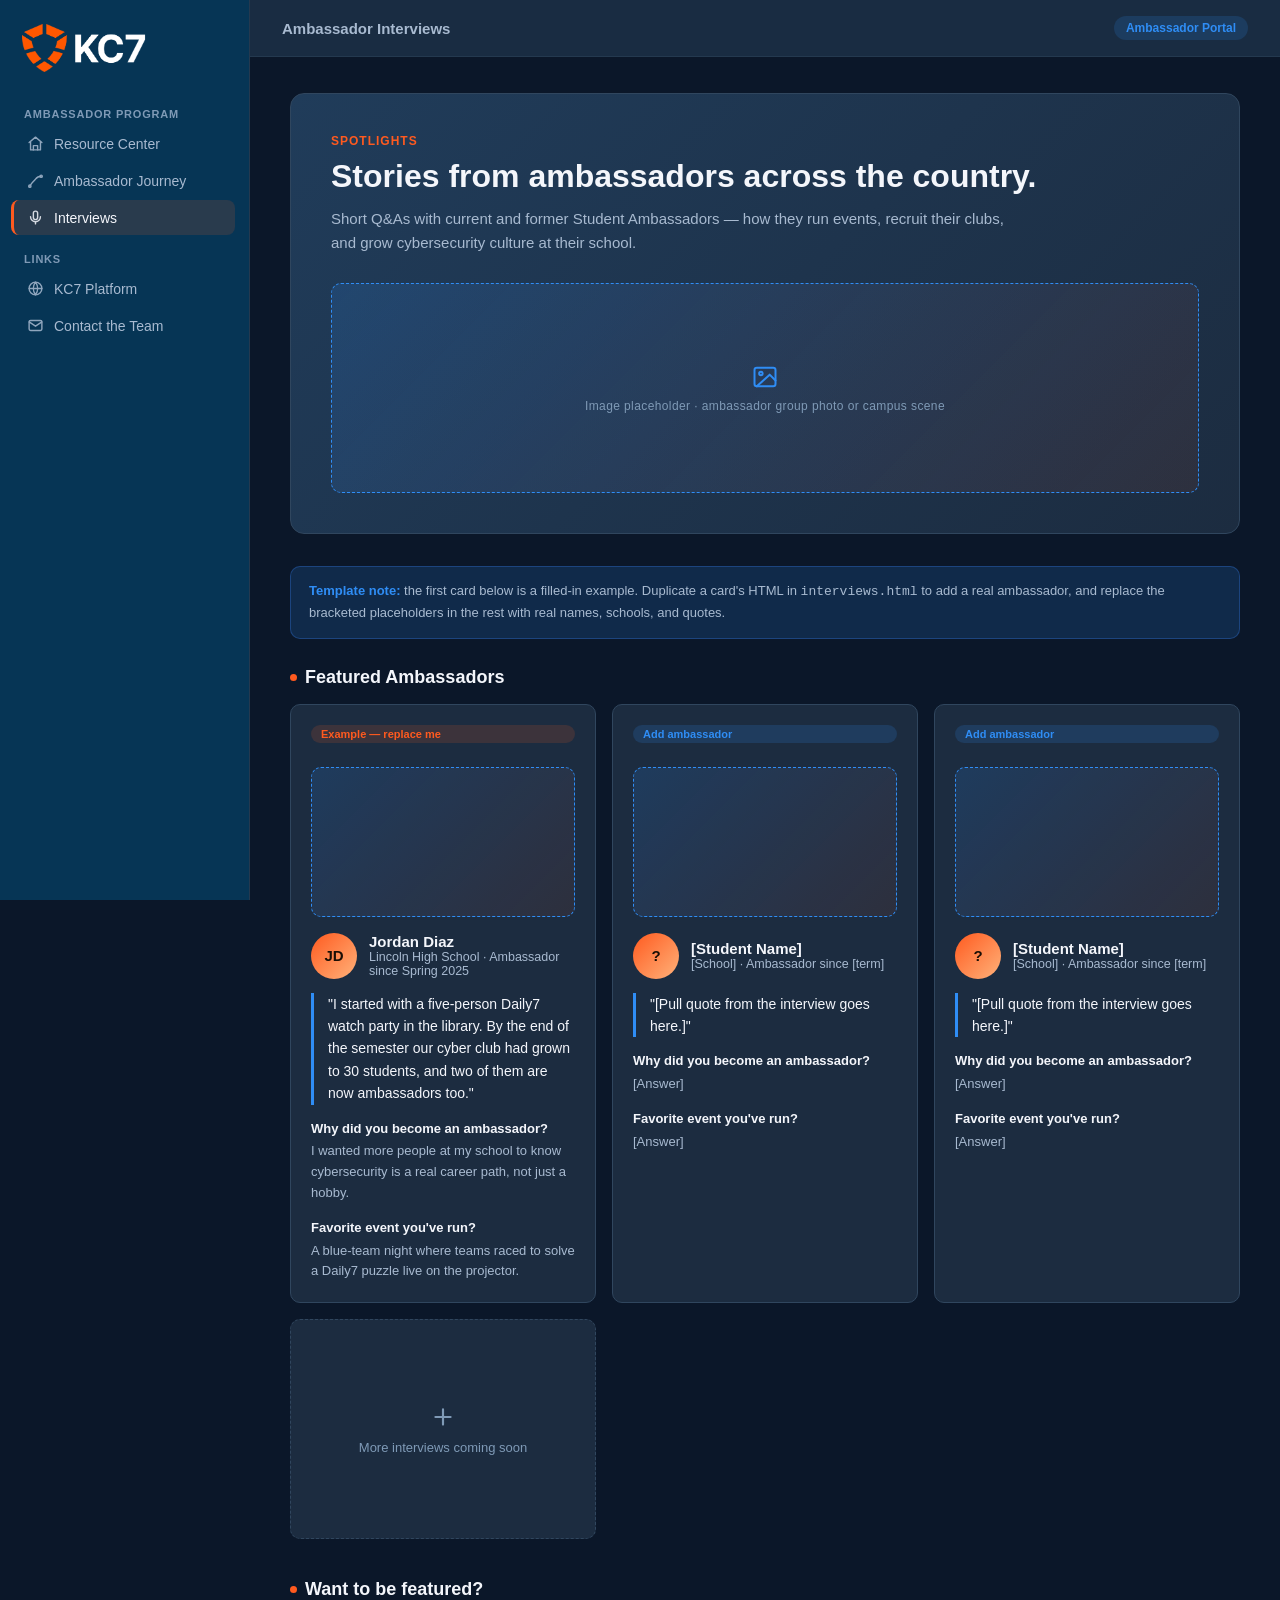
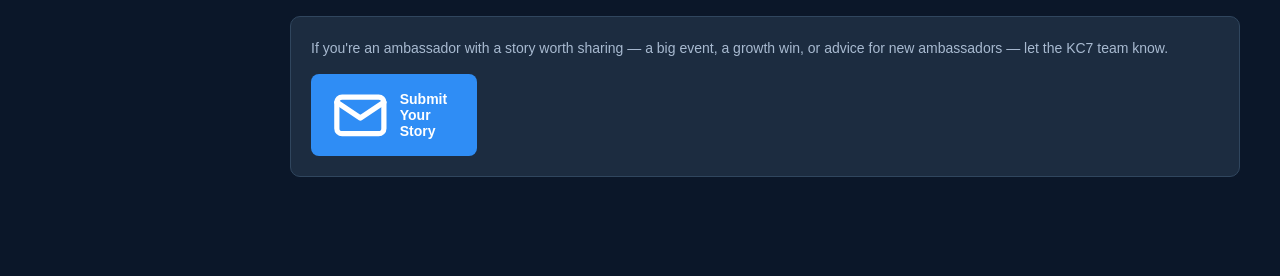
==== interviews.html @ 922238ef "update" ====
<!DOCTYPE html>
<html lang="en">
<head>
<meta charset="UTF-8">
<meta name="viewport" content="width=device-width, initial-scale=1.0">
<title>Interviews | KC7 Student Ambassador</title>
<link rel="stylesheet" href="styles.css">
</head>
<body>
<div class="layout">

  <aside class="sidebar">
    <div class="sidebar-logo">
      <img src="kc7logo.png" alt="KC7 logo">
      <span>KC7</span>
    </div>

    <div class="nav-label">Ambassador Program</div>
    <a class="nav-item" href="index.html">
      <svg viewBox="0 0 24 24" fill="none" stroke="currentColor" stroke-width="2" stroke-linecap="round" stroke-linejoin="round"><path d="M3 10.5 12 3l9 7.5"/><path d="M5 9.5V21h14V9.5"/><path d="M9 21v-6h6v6"/></svg>
      Resource Center
    </a>
    <a class="nav-item" href="journey.html">
      <svg viewBox="0 0 24 24" fill="none" stroke="currentColor" stroke-width="2" stroke-linecap="round" stroke-linejoin="round"><path d="M4 20c3-6 5-6 8-10s5-4 8-4"/><circle cx="4" cy="20" r="1.6"/><circle cx="20" cy="6" r="1.6"/></svg>
      Ambassador Journey
    </a>
    <a class="nav-item active" href="interviews.html">
      <svg viewBox="0 0 24 24" fill="none" stroke="currentColor" stroke-width="2" stroke-linecap="round" stroke-linejoin="round"><path d="M12 15a3 3 0 0 0 3-3V6a3 3 0 0 0-6 0v6a3 3 0 0 0 3 3z"/><path d="M19 11a7 7 0 0 1-14 0"/><path d="M12 18v3"/></svg>
      Interviews
    </a>

    <div class="nav-label">Links</div>
    <a class="nav-item" href="https://www.kc7cyber.com" target="_blank" rel="noopener">
      <svg viewBox="0 0 24 24" fill="none" stroke="currentColor" stroke-width="2" stroke-linecap="round" stroke-linejoin="round"><circle cx="12" cy="12" r="9"/><path d="M3 12h18M12 3a15 15 0 0 1 0 18 15 15 0 0 1 0-18z"/></svg>
      KC7 Platform
    </a>
    <a class="nav-item" href="mailto:ambassadors@kc7cyber.com">
      <svg viewBox="0 0 24 24" fill="none" stroke="currentColor" stroke-width="2" stroke-linecap="round" stroke-linejoin="round"><rect x="3" y="5" width="18" height="14" rx="2"/><path d="m3 7 9 6 9-6"/></svg>
      Contact the Team
    </a>
  </aside>

  <div class="main">
    <div class="topbar">
      <div class="topbar-title">Ambassador Interviews</div>
      <div class="topbar-badge">Ambassador Portal</div>
    </div>

    <div class="content">

      <div class="hero">
        <div class="hero-eyebrow">Spotlights</div>
        <h1>Stories from ambassadors across the country.</h1>
        <p>Short Q&amp;As with current and former Student Ambassadors — how they run events, recruit their clubs, and grow cybersecurity culture at their school.</p>
        <div class="image-placeholder hero-image" role="img" aria-label="Image placeholder for ambassador stories">
          <svg viewBox="0 0 24 24" fill="none" stroke="currentColor" stroke-width="1.7" stroke-linecap="round" stroke-linejoin="round"><rect x="3" y="4" width="18" height="16" rx="2"/><circle cx="8.5" cy="9" r="1.5"/><path d="m21 15-5-5L5 20"/></svg>
          <span>Image placeholder · ambassador group photo or campus scene</span>
        </div>
      </div>

      <div class="note-banner">
        <strong>Template note:</strong> the first card below is a filled-in example. Duplicate a card's HTML in <code>interviews.html</code> to add a real ambassador, and replace the bracketed placeholders in the rest with real names, schools, and quotes.
      </div>

      <div class="section">
        <div class="section-title"><span class="dot"></span>Featured Ambassadors</div>

        <div class="grid grid-3">

          <div class="card profile-card">
            <span class="pill orange">Example — replace me</span>
            <div class="image-placeholder profile-image" role="img" aria-label="Image placeholder for Jordan Diaz"></div>
            <div class="profile-head">
              <div class="avatar">JD</div>
              <div>
                <div class="profile-name">Jordan Diaz</div>
                <div class="profile-school">Lincoln High School · Ambassador since Spring 2025</div>
              </div>
            </div>
            <blockquote>"I started with a five-person Daily7 watch party in the library. By the end of the semester our cyber club had grown to 30 students, and two of them are now ambassadors too."</blockquote>
            <div class="qa">
              <strong>Why did you become an ambassador?</strong>
              I wanted more people at my school to know cybersecurity is a real career path, not just a hobby.
            </div>
            <div class="qa">
              <strong>Favorite event you've run?</strong>
              A blue-team night where teams raced to solve a Daily7 puzzle live on the projector.
            </div>
          </div>

          <div class="card profile-card">
            <span class="pill">Add ambassador</span>
            <div class="image-placeholder profile-image" role="img" aria-label="Image placeholder for a student ambassador"></div>
            <div class="profile-head">
              <div class="avatar">?</div>
              <div>
                <div class="profile-name">[Student Name]</div>
                <div class="profile-school">[School] · Ambassador since [term]</div>
              </div>
            </div>
            <blockquote>"[Pull quote from the interview goes here.]"</blockquote>
            <div class="qa">
              <strong>Why did you become an ambassador?</strong>
              [Answer]
            </div>
            <div class="qa">
              <strong>Favorite event you've run?</strong>
              [Answer]
            </div>
          </div>

          <div class="card profile-card">
            <span class="pill">Add ambassador</span>
            <div class="image-placeholder profile-image" role="img" aria-label="Image placeholder for a student ambassador"></div>
            <div class="profile-head">
              <div class="avatar">?</div>
              <div>
                <div class="profile-name">[Student Name]</div>
                <div class="profile-school">[School] · Ambassador since [term]</div>
              </div>
            </div>
            <blockquote>"[Pull quote from the interview goes here.]"</blockquote>
            <div class="qa">
              <strong>Why did you become an ambassador?</strong>
              [Answer]
            </div>
            <div class="qa">
              <strong>Favorite event you've run?</strong>
              [Answer]
            </div>
          </div>

          <div class="card add-card">
            <svg viewBox="0 0 24 24" fill="none" stroke="currentColor" stroke-width="2" stroke-linecap="round" stroke-linejoin="round"><path d="M12 5v14M5 12h14"/></svg>
            More interviews coming soon
          </div>

        </div>
      </div>

      <div class="section">
        <div class="section-title"><span class="dot"></span>Want to be featured?</div>
        <div class="card">
          <p style="color:var(--text-secondary); font-size:14px; line-height:1.6; margin:0 0 14px;">If you're an ambassador with a story worth sharing — a big event, a growth win, or advice for new ambassadors — let the KC7 team know.</p>
          <a class="btn" href="mailto:ambassadors@kc7cyber.com">
            <svg viewBox="0 0 24 24" fill="none" stroke="currentColor" stroke-width="2" stroke-linecap="round" stroke-linejoin="round"><rect x="3" y="5" width="18" height="14" rx="2"/><path d="m3 7 9 6 9-6"/></svg>
            Submit Your Story
          </a>
        </div>
      </div>

    </div>
  </div>
</div>
</body>
</html>
---- styles.css ----
:root {
  --bg: #0b1729;
  --bg-sidebar: #063555;
  --bg-topbar: #192c42;
  --bg-card: #1c2c40;
  --bg-card-hover: #223b57;
  --border: #30465e;
  --border-soft: #24394f;
  --text-primary: #f4f6fb;
  --text-secondary: #a8bad0;
  --text-muted: #7f9ab6;
  --orange: #ff5a1f;
  --orange-dim: rgba(255, 90, 31, 0.14);
  --blue: #2f8df5;
  --blue-dim: rgba(47, 141, 245, 0.16);
  --radius: 10px;
  --sidebar-w: 250px;
}

* { box-sizing: border-box; }

html, body {
  margin: 0;
  padding: 0;
  background: var(--bg);
  color: var(--text-primary);
  font-family: -apple-system, BlinkMacSystemFont, "Segoe UI", Roboto, Helvetica, Arial, sans-serif;
}

a { color: inherit; text-decoration: none; }

.layout {
  display: flex;
  min-height: 100vh;
}

/* ---------- Sidebar ---------- */
.sidebar {
  width: var(--sidebar-w);
  flex-shrink: 0;
  background: var(--bg-sidebar);
  border-right: 1px solid var(--border-soft);
  height: 100vh;
  padding: 20px 14px 24px;
  position: fixed;
  top: 0;
  left: 0;
  overflow-y: auto;
  z-index: 10;
}

.sidebar-logo {
  display: flex;
  align-items: center;
  gap: 10px;
  padding: 4px 8px 20px;
}

.sidebar-logo img {
  display: block;
  width: 125px;
  height: auto;
  max-width: 100%;
}

.sidebar-logo span {
  display: none;
}

.nav-label {
  font-size: 11px;
  font-weight: 700;
  letter-spacing: 0.8px;
  color: var(--text-muted);
  text-transform: uppercase;
  padding: 16px 10px 6px;
}

.nav-item {
  display: flex;
  align-items: center;
  gap: 10px;
  padding: 9px 10px;
  border-radius: 8px;
  color: var(--text-secondary);
  font-size: 14px;
  font-weight: 500;
  border-left: 3px solid transparent;
  margin-bottom: 2px;
}

.nav-item svg {
  width: 17px;
  height: 17px;
  flex-shrink: 0;
  opacity: 0.85;
}

.nav-item:hover {
  background: var(--bg-card);
  color: var(--text-primary);
}

.nav-item.active {
  background: var(--orange-dim);
  border-left: 3px solid var(--orange);
  color: var(--text-primary);
  margin-left: -3px;
  padding-left: 13px;
}

/* ---------- Topbar ---------- */
.main {
  flex: 1;
  min-width: 0;
  margin-left: var(--sidebar-w);
  display: flex;
  flex-direction: column;
}

.topbar {
  background: var(--bg-topbar);
  border-bottom: 1px solid var(--border-soft);
  padding: 16px 32px;
  display: flex;
  align-items: center;
  justify-content: space-between;
}

.topbar-title {
  font-size: 15px;
  font-weight: 600;
  color: var(--text-secondary);
}

.topbar-badge {
  background: var(--blue-dim);
  color: var(--blue);
  font-size: 12px;
  font-weight: 700;
  padding: 5px 12px;
  border-radius: 999px;
}

/* ---------- Content ---------- */
.content {
  padding: 36px 40px 60px;
  max-width: 1180px;
  width: 100%;
  margin: 0 auto;
}

.hero {
  background: linear-gradient(135deg, #203c5a 0%, var(--bg-card) 100%);
  border: 1px solid var(--border);
  border-radius: 14px;
  padding: 40px;
  margin-bottom: 32px;
}

.hero-eyebrow {
  color: var(--orange);
  font-size: 12px;
  font-weight: 700;
  letter-spacing: 1px;
  text-transform: uppercase;
  margin-bottom: 10px;
}

.hero h1 {
  font-size: 32px;
  margin: 0 0 12px;
  color: var(--text-primary);
}

.hero p {
  color: var(--text-secondary);
  font-size: 15px;
  max-width: 680px;
  line-height: 1.6;
  margin: 0;
}

.image-placeholder {
  min-height: 170px;
  border: 1px dashed var(--blue);
  border-radius: var(--radius);
  background: linear-gradient(135deg, var(--blue-dim), rgba(255, 90, 31, 0.08));
  color: var(--text-muted);
  display: flex;
  align-items: center;
  justify-content: center;
  flex-direction: column;
  gap: 8px;
  text-align: center;
  font-size: 12px;
  letter-spacing: 0.4px;
}

.image-placeholder svg {
  width: 28px;
  height: 28px;
  color: var(--blue);
}

.hero-image {
  min-height: 210px;
  margin-top: 28px;
}

.card-image {
  min-height: 130px;
  margin: -20px -20px 18px;
  border-radius: var(--radius) var(--radius) 0 0;
  border-width: 0 0 1px;
}

.section {
  margin-bottom: 40px;
}

.section-title {
  display: flex;
  align-items: center;
  gap: 8px;
  font-size: 18px;
  font-weight: 700;
  color: var(--text-primary);
  margin-bottom: 16px;
}

.section-title .dot {
  width: 7px;
  height: 7px;
  border-radius: 50%;
  background: var(--orange);
}

.section-sub {
  color: var(--text-secondary);
  font-size: 14px;
  margin: -10px 0 18px;
  max-width: 680px;
  line-height: 1.6;
}

/* ---------- Grid / Cards ---------- */
.grid {
  display: grid;
  gap: 16px;
}

.grid-2 { grid-template-columns: repeat(2, 1fr); }
.grid-3 { grid-template-columns: repeat(3, 1fr); }
.grid-4 { grid-template-columns: repeat(4, 1fr); }

.card {
  background: var(--bg-card);
  border: 1px solid var(--border);
  border-radius: var(--radius);
  padding: 20px;
}

.card-link {
  display: block;
  transition: background 0.15s, border-color 0.15s;
}

.card-link:hover {
  background: var(--bg-card-hover);
  border-color: var(--blue);
}

.card-icon {
  width: 36px;
  height: 36px;
  border-radius: 8px;
  background: var(--orange-dim);
  display: flex;
  align-items: center;
  justify-content: center;
  margin-bottom: 14px;
}

.card-icon svg { width: 18px; height: 18px; color: var(--orange); }

.card-icon.blue { background: var(--blue-dim); }
.card-icon.blue svg { color: var(--blue); }

.card h3 {
  font-size: 15px;
  margin: 0 0 6px;
  color: var(--text-primary);
}

.card p {
  font-size: 13px;
  color: var(--text-secondary);
  margin: 0;
  line-height: 1.55;
}

.pill {
  display: inline-block;
  font-size: 11px;
  font-weight: 700;
  padding: 3px 10px;
  border-radius: 999px;
  background: var(--blue-dim);
  color: var(--blue);
  margin-bottom: 10px;
}

.pill.orange { background: var(--orange-dim); color: var(--orange); }

ul.check-list {
  list-style: none;
  margin: 0;
  padding: 0;
}

ul.check-list li {
  display: flex;
  gap: 10px;
  padding: 10px 0;
  border-bottom: 1px solid var(--border-soft);
  color: var(--text-secondary);
  font-size: 14px;
  line-height: 1.5;
}

ul.check-list li:last-child { border-bottom: none; }

ul.check-list li svg {
  width: 15px;
  height: 15px;
  flex-shrink: 0;
  margin-top: 3px;
  color: var(--orange);
}

ul.check-list li strong { color: var(--text-primary); }

.btn {
  display: inline-flex;
  align-items: center;
  gap: 8px;
  background: var(--blue);
  color: #fff;
  font-size: 14px;
  font-weight: 600;
  padding: 10px 18px;
  border-radius: 8px;
  border: none;
  cursor: pointer;
}

.btn:hover { background: #2f6fdb; }

.btn.outline {
  background: transparent;
  border: 1px solid var(--border);
  color: var(--text-primary);
}

.btn.outline:hover { border-color: var(--blue); color: var(--blue); }

/* ---------- Journey timeline ---------- */
.timeline {
  position: relative;
  margin-left: 18px;
  padding-left: 30px;
  border-left: 2px solid var(--border);
}

.timeline-step {
  position: relative;
  padding-bottom: 34px;
}

.timeline-step:last-child { padding-bottom: 0; }

.timeline-step::before {
  content: "";
  position: absolute;
  left: -38px;
  top: 2px;
  width: 16px;
  height: 16px;
  border-radius: 50%;
  background: var(--bg);
  border: 3px solid var(--orange);
}

.timeline-step .stage-num {
  font-size: 11px;
  font-weight: 700;
  color: var(--orange);
  letter-spacing: 1px;
  text-transform: uppercase;
  margin-bottom: 6px;
}

.timeline-step h3 {
  margin: 0 0 8px;
  font-size: 17px;
}

.timeline-step p {
  color: var(--text-secondary);
  font-size: 14px;
  line-height: 1.6;
  margin: 0 0 10px;
  max-width: 640px;
}

.tag-row {
  display: flex;
  flex-wrap: wrap;
  gap: 8px;
}

.tag {
  font-size: 12px;
  color: var(--text-secondary);
  background: var(--bg-topbar);
  border: 1px solid var(--border);
  padding: 4px 10px;
  border-radius: 999px;
}

/* ---------- Badges ---------- */
.badge-card {
  text-align: center;
  padding: 24px 16px;
}

.badge-emblem {
  width: 56px;
  height: 56px;
  margin: 0 auto 14px;
  border-radius: 50%;
  background: var(--orange-dim);
  display: flex;
  align-items: center;
  justify-content: center;
}

.badge-emblem svg { width: 26px; height: 26px; color: var(--orange); }

.badge-card h3 { font-size: 14px; margin: 0 0 6px; }
.badge-card p { font-size: 12.5px; color: var(--text-secondary); margin: 0; }

/* ---------- Interview cards ---------- */
.profile-card {
  display: flex;
  flex-direction: column;
  gap: 14px;
}

.profile-head {
  display: flex;
  align-items: center;
  gap: 12px;
}

.profile-image {
  min-height: 150px;
  margin-bottom: 2px;
}

.avatar {
  width: 46px;
  height: 46px;
  border-radius: 50%;
  background: linear-gradient(135deg, var(--orange), #ffb27a);
  display: flex;
  align-items: center;
  justify-content: center;
  font-weight: 700;
  color: #1a0e05;
  font-size: 15px;
  flex-shrink: 0;
}

.profile-name { font-size: 15px; font-weight: 700; }
.profile-school { font-size: 12.5px; color: var(--text-secondary); }

.profile-card blockquote {
  margin: 0;
  font-size: 14px;
  line-height: 1.6;
  color: var(--text-primary);
  border-left: 3px solid var(--blue);
  padding-left: 14px;
}

.qa {
  font-size: 13px;
  color: var(--text-secondary);
  line-height: 1.6;
}

.qa strong { color: var(--text-primary); display: block; margin-bottom: 2px; }

.add-card {
  display: flex;
  align-items: center;
  justify-content: center;
  flex-direction: column;
  gap: 10px;
  border: 1px dashed var(--border);
  color: var(--text-muted);
  min-height: 220px;
  font-size: 13px;
  text-align: center;
}

.add-card svg { width: 26px; height: 26px; }

.note-banner {
  background: var(--blue-dim);
  border: 1px solid rgba(59,130,246,0.3);
  color: var(--text-secondary);
  border-radius: var(--radius);
  padding: 14px 18px;
  font-size: 13px;
  line-height: 1.6;
  margin-bottom: 28px;
}

.note-banner strong { color: var(--blue); }

@media (max-width: 900px) {
  .sidebar {
    position: static;
    width: 100%;
    height: auto;
    min-height: 0;
    border-right: none;
    border-bottom: 1px solid var(--border-soft);
  }

  .layout { display: block; }
  .main { margin-left: 0; }

  .grid-2, .grid-3, .grid-4 { grid-template-columns: 1fr; }
  .content { padding: 26px 20px 48px; }
  .hero { padding: 26px; }
}
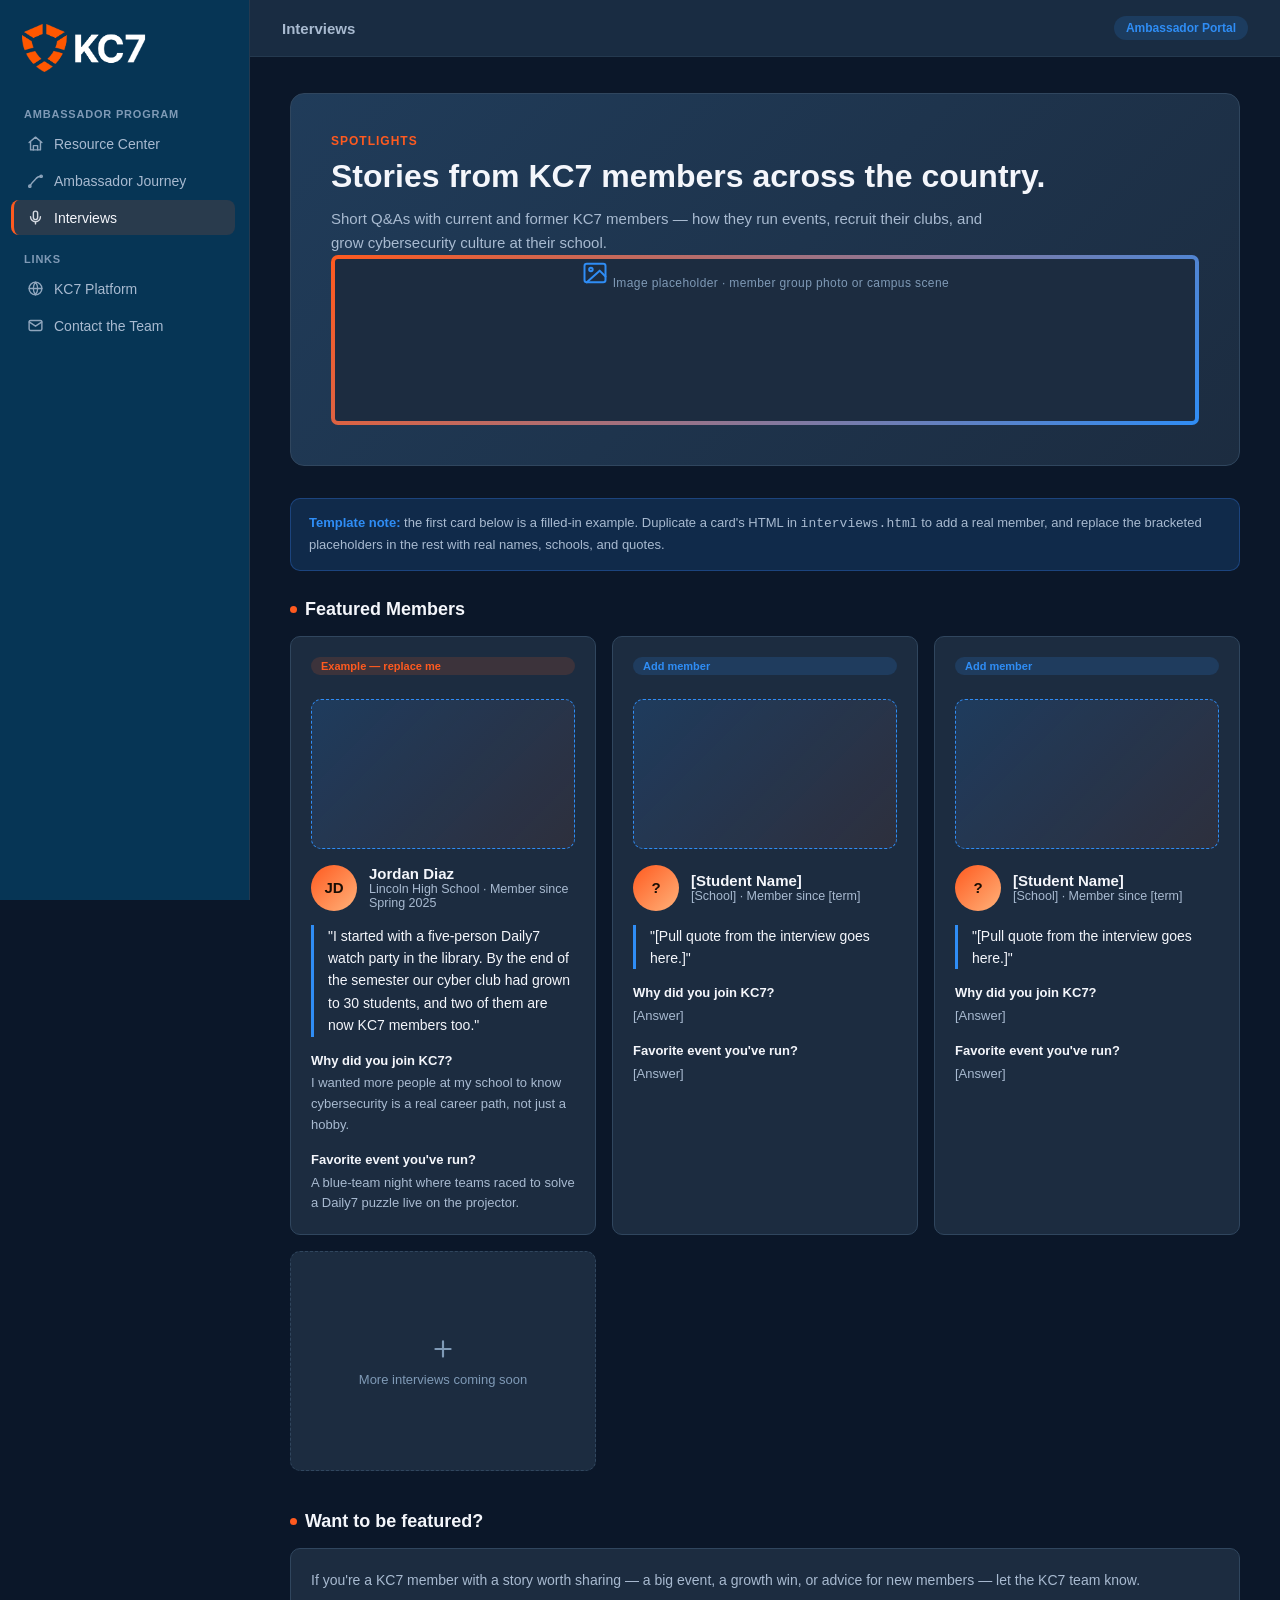
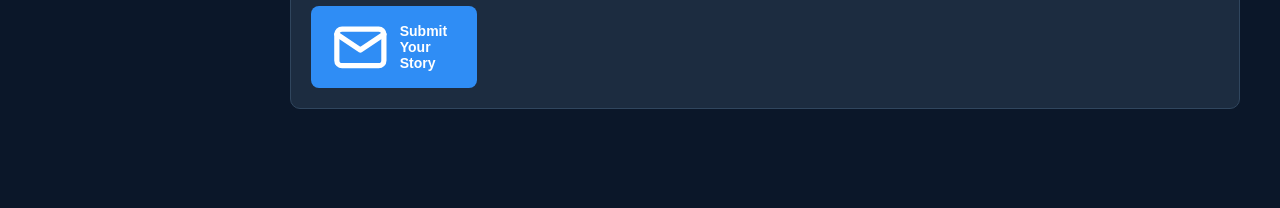
==== commit e4c5b146: "Add mission camp photo, KC7 mission card, animated background, and rename ambassador interviews to m" ====
--- a/interviews.html
+++ b/interviews.html
@@ -42,7 +42,7 @@
 
   <div class="main">
     <div class="topbar">
-      <div class="topbar-title">Ambassador Interviews</div>
+      <div class="topbar-title">Interviews</div>
       <div class="topbar-badge">Ambassador Portal</div>
     </div>
 
@@ -50,20 +50,20 @@
 
       <div class="hero">
         <div class="hero-eyebrow">Spotlights</div>
-        <h1>Stories from ambassadors across the country.</h1>
-        <p>Short Q&amp;As with current and former Student Ambassadors — how they run events, recruit their clubs, and grow cybersecurity culture at their school.</p>
-        <div class="image-placeholder hero-image" role="img" aria-label="Image placeholder for ambassador stories">
+        <h1>Stories from KC7 members across the country.</h1>
+        <p>Short Q&amp;As with current and former KC7 members — how they run events, recruit their clubs, and grow cybersecurity culture at their school.</p>
+        <div class="image-placeholder hero-image" role="img" aria-label="Image placeholder for member stories">
           <svg viewBox="0 0 24 24" fill="none" stroke="currentColor" stroke-width="1.7" stroke-linecap="round" stroke-linejoin="round"><rect x="3" y="4" width="18" height="16" rx="2"/><circle cx="8.5" cy="9" r="1.5"/><path d="m21 15-5-5L5 20"/></svg>
-          <span>Image placeholder · ambassador group photo or campus scene</span>
+          <span>Image placeholder · member group photo or campus scene</span>
         </div>
       </div>
 
       <div class="note-banner">
-        <strong>Template note:</strong> the first card below is a filled-in example. Duplicate a card's HTML in <code>interviews.html</code> to add a real ambassador, and replace the bracketed placeholders in the rest with real names, schools, and quotes.
+        <strong>Template note:</strong> the first card below is a filled-in example. Duplicate a card's HTML in <code>interviews.html</code> to add a real member, and replace the bracketed placeholders in the rest with real names, schools, and quotes.
       </div>
 
       <div class="section">
-        <div class="section-title"><span class="dot"></span>Featured Ambassadors</div>
+        <div class="section-title"><span class="dot"></span>Featured Members</div>
 
         <div class="grid grid-3">
 
@@ -74,12 +74,12 @@
               <div class="avatar">JD</div>
               <div>
                 <div class="profile-name">Jordan Diaz</div>
-                <div class="profile-school">Lincoln High School · Ambassador since Spring 2025</div>
+                <div class="profile-school">Lincoln High School · Member since Spring 2025</div>
               </div>
             </div>
-            <blockquote>"I started with a five-person Daily7 watch party in the library. By the end of the semester our cyber club had grown to 30 students, and two of them are now ambassadors too."</blockquote>
+            <blockquote>"I started with a five-person Daily7 watch party in the library. By the end of the semester our cyber club had grown to 30 students, and two of them are now KC7 members too."</blockquote>
             <div class="qa">
-              <strong>Why did you become an ambassador?</strong>
+              <strong>Why did you join KC7?</strong>
               I wanted more people at my school to know cybersecurity is a real career path, not just a hobby.
             </div>
             <div class="qa">
@@ -89,18 +89,18 @@
           </div>
 
           <div class="card profile-card">
-            <span class="pill">Add ambassador</span>
-            <div class="image-placeholder profile-image" role="img" aria-label="Image placeholder for a student ambassador"></div>
+            <span class="pill">Add member</span>
+            <div class="image-placeholder profile-image" role="img" aria-label="Image placeholder for a KC7 member"></div>
             <div class="profile-head">
               <div class="avatar">?</div>
               <div>
                 <div class="profile-name">[Student Name]</div>
-                <div class="profile-school">[School] · Ambassador since [term]</div>
+                <div class="profile-school">[School] · Member since [term]</div>
               </div>
             </div>
             <blockquote>"[Pull quote from the interview goes here.]"</blockquote>
             <div class="qa">
-              <strong>Why did you become an ambassador?</strong>
+              <strong>Why did you join KC7?</strong>
               [Answer]
             </div>
             <div class="qa">
@@ -110,18 +110,18 @@
           </div>
 
           <div class="card profile-card">
-            <span class="pill">Add ambassador</span>
-            <div class="image-placeholder profile-image" role="img" aria-label="Image placeholder for a student ambassador"></div>
+            <span class="pill">Add member</span>
+            <div class="image-placeholder profile-image" role="img" aria-label="Image placeholder for a KC7 member"></div>
             <div class="profile-head">
               <div class="avatar">?</div>
               <div>
                 <div class="profile-name">[Student Name]</div>
-                <div class="profile-school">[School] · Ambassador since [term]</div>
+                <div class="profile-school">[School] · Member since [term]</div>
               </div>
             </div>
             <blockquote>"[Pull quote from the interview goes here.]"</blockquote>
             <div class="qa">
-              <strong>Why did you become an ambassador?</strong>
+              <strong>Why did you join KC7?</strong>
               [Answer]
             </div>
             <div class="qa">
@@ -141,7 +141,7 @@
       <div class="section">
         <div class="section-title"><span class="dot"></span>Want to be featured?</div>
         <div class="card">
-          <p style="color:var(--text-secondary); font-size:14px; line-height:1.6; margin:0 0 14px;">If you're an ambassador with a story worth sharing — a big event, a growth win, or advice for new ambassadors — let the KC7 team know.</p>
+          <p style="color:var(--text-secondary); font-size:14px; line-height:1.6; margin:0 0 14px;">If you're a KC7 member with a story worth sharing — a big event, a growth win, or advice for new members — let the KC7 team know.</p>
           <a class="btn" href="mailto:ambassadors@kc7cyber.com">
             <svg viewBox="0 0 24 24" fill="none" stroke="currentColor" stroke-width="2" stroke-linecap="round" stroke-linejoin="round"><rect x="3" y="5" width="18" height="14" rx="2"/><path d="m3 7 9 6 9-6"/></svg>
             Submit Your Story
--- a/styles.css
+++ b/styles.css
@@ -27,6 +27,52 @@
   font-family: -apple-system, BlinkMacSystemFont, "Segoe UI", Roboto, Helvetica, Arial, sans-serif;
 }
 
+body::before,
+body::after {
+  content: "";
+  position: fixed;
+  inset: 0;
+  z-index: -1;
+  pointer-events: none;
+}
+
+body::before {
+  background:
+    radial-gradient(circle at 15% 20%, rgba(255, 90, 31, 0.26), transparent 45%),
+    radial-gradient(circle at 85% 15%, rgba(47, 141, 245, 0.28), transparent 48%),
+    radial-gradient(circle at 30% 85%, rgba(47, 141, 245, 0.22), transparent 44%),
+    radial-gradient(circle at 80% 80%, rgba(255, 90, 31, 0.2), transparent 44%);
+  background-size: 180% 180%;
+  animation: bg-drift 24s ease-in-out infinite alternate;
+}
+
+body::after {
+  background-image:
+    linear-gradient(var(--blue) 1px, transparent 1px),
+    linear-gradient(90deg, var(--blue) 1px, transparent 1px);
+  background-size: 46px 46px;
+  opacity: 0.07;
+  animation: bg-pan 40s linear infinite;
+}
+
+@keyframes bg-drift {
+  0%   { background-position: 0% 0%, 100% 0%, 0% 100%, 100% 100%; }
+  50%  { background-position: 15% 15%, 85% 20%, 20% 80%, 80% 85%; }
+  100% { background-position: 5% 25%, 95% 5%, 10% 90%, 90% 75%; }
+}
+
+@keyframes bg-pan {
+  from { background-position: 0 0, 0 0; }
+  to   { background-position: 46px 46px, 46px 46px; }
+}
+
+@media (prefers-reduced-motion: reduce) {
+  body::before,
+  body::after {
+    animation: none;
+  }
+}
+
 a { color: inherit; text-decoration: none; }
 
 .layout {
@@ -203,9 +249,44 @@
   color: var(--blue);
 }
 
+.hero-image-figure {
+  margin: 28px 0 0;
+}
+
 .hero-image {
-  min-height: 210px;
-  margin-top: 28px;
+  display: block;
+  width: 100%;
+  height: auto;
+  object-fit: contain;
+  border-radius: calc(var(--radius) - 3px);
+  border: 4px solid transparent;
+  background: linear-gradient(var(--bg-card), var(--bg-card)) padding-box,
+              linear-gradient(135deg, var(--orange) 0%, var(--blue) 100%) border-box;
+}
+
+.hero-image-caption {
+  margin: 8px 0 0;
+  color: var(--text-muted);
+  font-size: 12px;
+  text-align: center;
+}
+
+.mission-card {
+  border-top: 3px solid var(--orange);
+  border-bottom: 3px solid var(--blue);
+}
+
+.mission-quote {
+  margin: 12px 0 0;
+  padding: 16px 20px;
+  border-left: 3px solid var(--orange);
+  background: rgba(255, 90, 31, 0.08);
+  border-radius: 0 var(--radius) var(--radius) 0;
+  color: var(--text-primary);
+  font-size: 15px;
+  font-style: italic;
+  line-height: 1.6;
+  max-width: 680px;
 }
 
 .card-image {
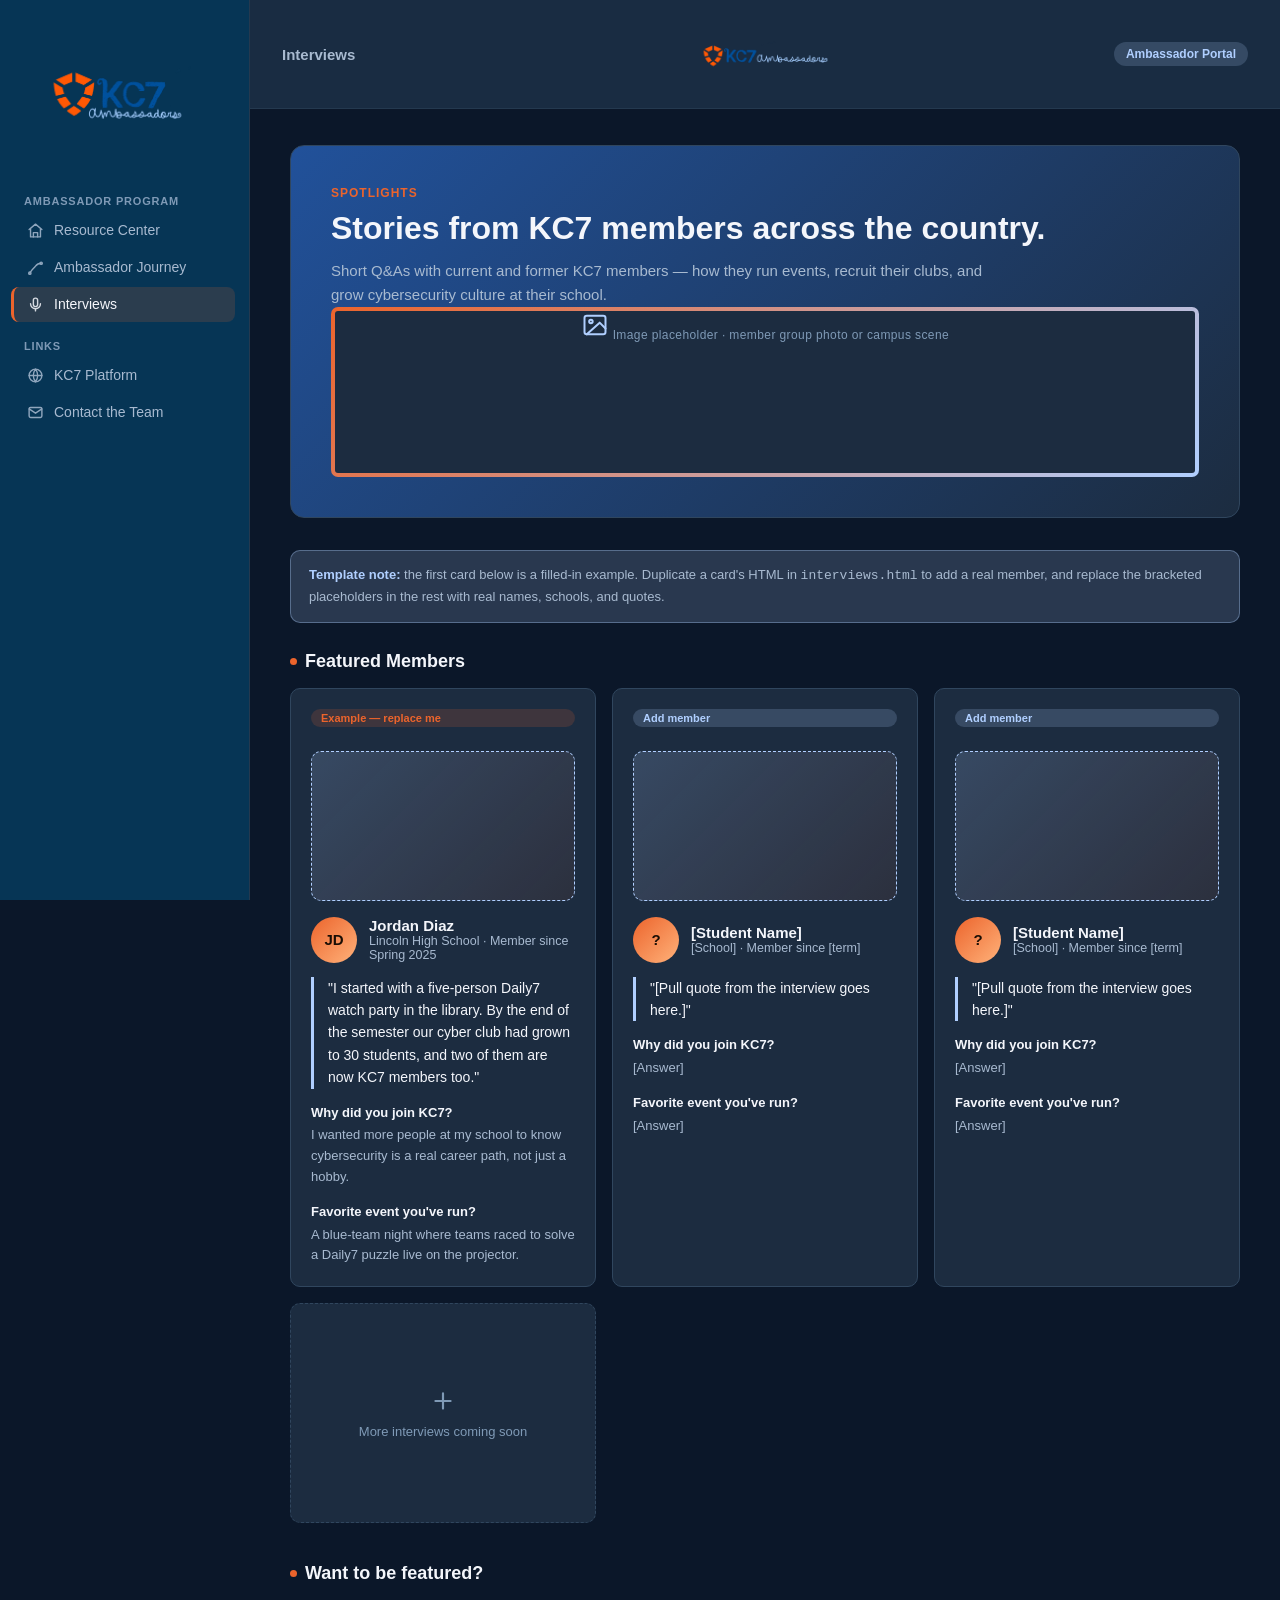
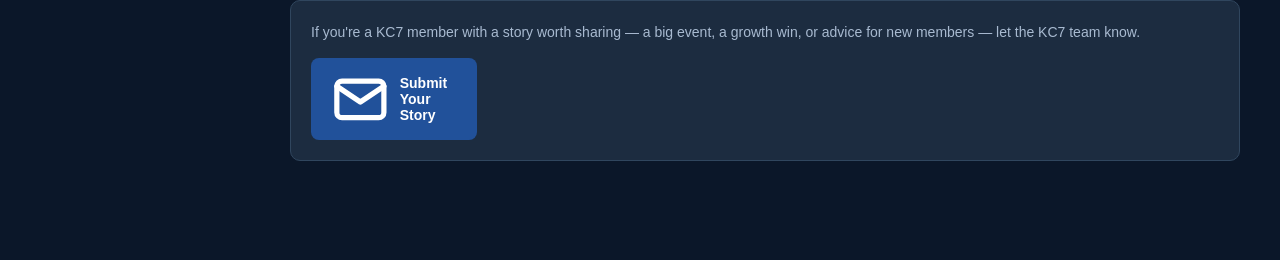
==== commit 196ad72e: "update" ====
--- a/interviews.html
+++ b/interviews.html
@@ -11,7 +11,7 @@
 
   <aside class="sidebar">
     <div class="sidebar-logo">
-      <img src="kc7logo.png" alt="KC7 logo">
+      <img src="IMG_5801.PNG" alt="KC7 Ambassadors logo">
       <span>KC7</span>
     </div>
 
@@ -43,6 +43,7 @@
   <div class="main">
     <div class="topbar">
       <div class="topbar-title">Interviews</div>
+      <img src="IMG_5802.PNG" alt="KC7 Ambassadors logo" class="topbar-logo">
       <div class="topbar-badge">Ambassador Portal</div>
     </div>
 
--- a/styles.css
+++ b/styles.css
@@ -9,10 +9,11 @@
   --text-primary: #f4f6fb;
   --text-secondary: #a8bad0;
   --text-muted: #7f9ab6;
-  --orange: #ff5a1f;
-  --orange-dim: rgba(255, 90, 31, 0.14);
-  --blue: #2f8df5;
-  --blue-dim: rgba(47, 141, 245, 0.16);
+  --orange: #ec642c;
+  --orange-dim: rgba(236, 100, 44, 0.16);
+  --blue: #b0cfff;
+  --blue-dim: rgba(176, 207, 255, 0.18);
+  --blue-deep: #21519a;
   --radius: 10px;
   --sidebar-w: 250px;
 }
@@ -38,10 +39,10 @@
 
 body::before {
   background:
-    radial-gradient(circle at 15% 20%, rgba(255, 90, 31, 0.26), transparent 45%),
-    radial-gradient(circle at 85% 15%, rgba(47, 141, 245, 0.28), transparent 48%),
-    radial-gradient(circle at 30% 85%, rgba(47, 141, 245, 0.22), transparent 44%),
-    radial-gradient(circle at 80% 80%, rgba(255, 90, 31, 0.2), transparent 44%);
+    radial-gradient(circle at 15% 20%, rgba(236, 100, 44, 0.26), transparent 45%),
+    radial-gradient(circle at 85% 15%, rgba(176, 207, 255, 0.24), transparent 48%),
+    radial-gradient(circle at 30% 85%, rgba(176, 207, 255, 0.18), transparent 44%),
+    radial-gradient(circle at 80% 80%, rgba(236, 100, 44, 0.2), transparent 44%);
   background-size: 180% 180%;
   animation: bg-drift 24s ease-in-out infinite alternate;
 }
@@ -99,12 +100,12 @@
   display: flex;
   align-items: center;
   gap: 10px;
-  padding: 4px 8px 20px;
+  padding: 4px 0 20px;
 }
 
 .sidebar-logo img {
   display: block;
-  width: 125px;
+  width: 215px;
   height: auto;
   max-width: 100%;
 }
@@ -167,19 +168,29 @@
 .topbar {
   background: var(--bg-topbar);
   border-bottom: 1px solid var(--border-soft);
-  padding: 16px 32px;
-  display: flex;
-  align-items: center;
-  justify-content: space-between;
+  padding: 12px 32px;
+  display: grid;
+  grid-template-columns: 1fr auto 1fr;
+  align-items: center;
+  column-gap: 20px;
+}
+
+.topbar-logo {
+  display: block;
+  height: 84px;
+  width: auto;
+  justify-self: center;
 }
 
 .topbar-title {
+  justify-self: start;
   font-size: 15px;
   font-weight: 600;
   color: var(--text-secondary);
 }
 
 .topbar-badge {
+  justify-self: end;
   background: var(--blue-dim);
   color: var(--blue);
   font-size: 12px;
@@ -197,7 +208,7 @@
 }
 
 .hero {
-  background: linear-gradient(135deg, #203c5a 0%, var(--bg-card) 100%);
+  background: linear-gradient(135deg, var(--blue-deep) 0%, var(--bg-card) 100%);
   border: 1px solid var(--border);
   border-radius: 14px;
   padding: 40px;
@@ -231,7 +242,7 @@
   min-height: 170px;
   border: 1px dashed var(--blue);
   border-radius: var(--radius);
-  background: linear-gradient(135deg, var(--blue-dim), rgba(255, 90, 31, 0.08));
+  background: linear-gradient(135deg, var(--blue-dim), rgba(236, 100, 44, 0.08));
   color: var(--text-muted);
   display: flex;
   align-items: center;
@@ -280,7 +291,7 @@
   margin: 12px 0 0;
   padding: 16px 20px;
   border-left: 3px solid var(--orange);
-  background: rgba(255, 90, 31, 0.08);
+  background: rgba(236, 100, 44, 0.08);
   border-radius: 0 var(--radius) var(--radius) 0;
   color: var(--text-primary);
   font-size: 15px;
@@ -426,7 +437,7 @@
   display: inline-flex;
   align-items: center;
   gap: 8px;
-  background: var(--blue);
+  background: var(--blue-deep);
   color: #fff;
   font-size: 14px;
   font-weight: 600;
@@ -436,7 +447,7 @@
   cursor: pointer;
 }
 
-.btn:hover { background: #2f6fdb; }
+.btn:hover { background: #2a63b4; }
 
 .btn.outline {
   background: transparent;
@@ -601,7 +612,7 @@
 
 .note-banner {
   background: var(--blue-dim);
-  border: 1px solid rgba(59,130,246,0.3);
+  border: 1px solid rgba(176, 207, 255, 0.35);
   color: var(--text-secondary);
   border-radius: var(--radius);
   padding: 14px 18px;
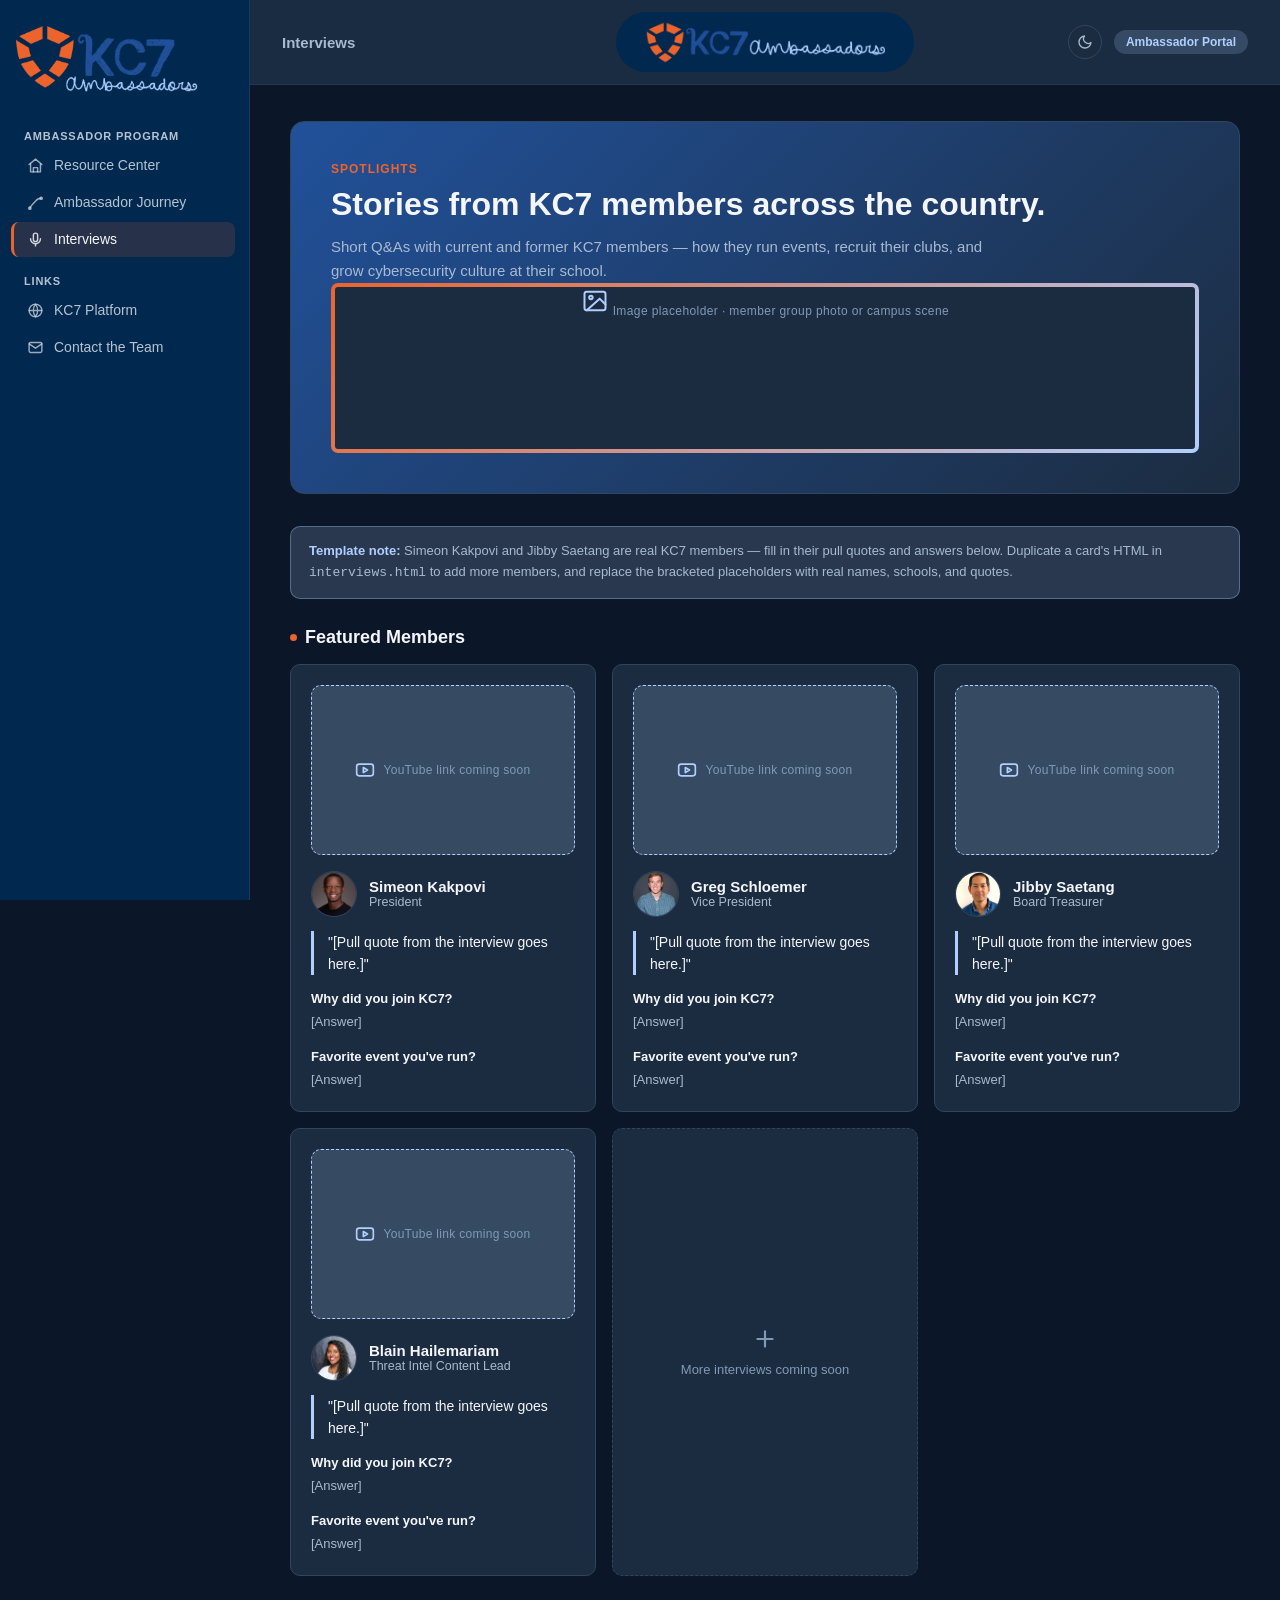
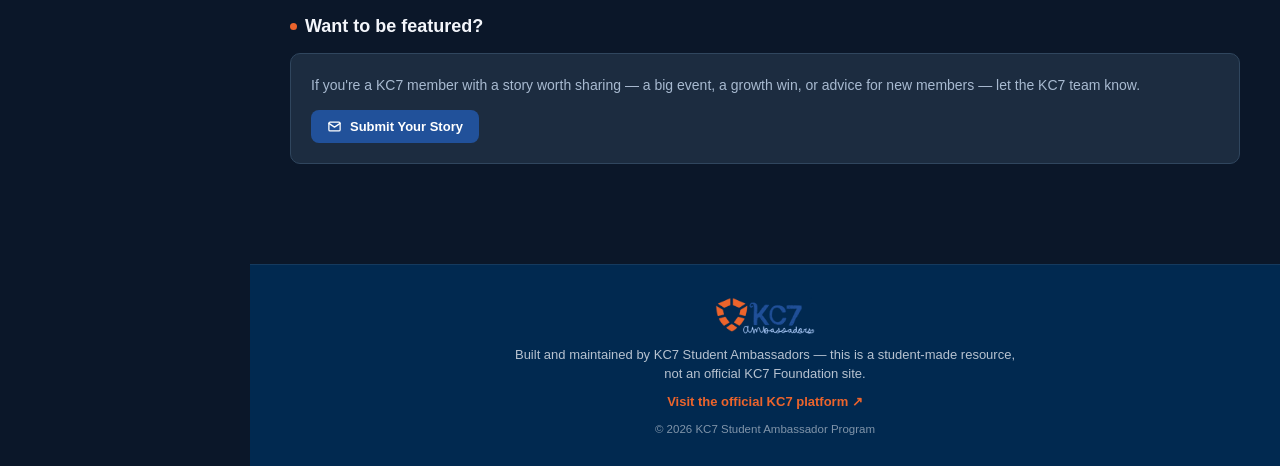
==== commit 34dcf949: "update" ====
--- a/interviews.html
+++ b/interviews.html
@@ -5,6 +5,13 @@
 <meta name="viewport" content="width=device-width, initial-scale=1.0">
 <title>Interviews | KC7 Student Ambassador</title>
 <link rel="stylesheet" href="styles.css">
+<script>
+  try {
+    if (localStorage.getItem('kc7-theme') === 'light') {
+      document.documentElement.setAttribute('data-theme', 'light');
+    }
+  } catch (e) {}
+</script>
 </head>
 <body>
 <div class="layout">
@@ -43,8 +50,16 @@
   <div class="main">
     <div class="topbar">
       <div class="topbar-title">Interviews</div>
-      <img src="IMG_5802.PNG" alt="KC7 Ambassadors logo" class="topbar-logo">
-      <div class="topbar-badge">Ambassador Portal</div>
+      <div class="topbar-logo-wrap">
+        <img src="IMG_5802.PNG" alt="KC7 Ambassadors logo" class="topbar-logo">
+      </div>
+      <div class="topbar-right">
+        <button class="theme-toggle" type="button" aria-label="Toggle light and dark mode" title="Toggle light/dark mode">
+          <svg class="icon-moon" viewBox="0 0 24 24" fill="none" stroke="currentColor" stroke-width="2" stroke-linecap="round" stroke-linejoin="round"><path d="M21 12.79A9 9 0 1 1 11.21 3 7 7 0 0 0 21 12.79z"/></svg>
+          <svg class="icon-sun" viewBox="0 0 24 24" fill="none" stroke="currentColor" stroke-width="2" stroke-linecap="round" stroke-linejoin="round"><circle cx="12" cy="12" r="4"/><path d="M12 2v2M12 20v2M4.93 4.93l1.41 1.41M17.66 17.66l1.41 1.41M2 12h2M20 12h2M4.93 19.07l1.41-1.41M17.66 6.34l1.41-1.41"/></svg>
+        </button>
+        <div class="topbar-badge">Ambassador Portal</div>
+      </div>
     </div>
 
     <div class="content">
@@ -60,7 +75,7 @@
       </div>
 
       <div class="note-banner">
-        <strong>Template note:</strong> the first card below is a filled-in example. Duplicate a card's HTML in <code>interviews.html</code> to add a real member, and replace the bracketed placeholders in the rest with real names, schools, and quotes.
+        <strong>Template note:</strong> Simeon Kakpovi and Jibby Saetang are real KC7 members — fill in their pull quotes and answers below. Duplicate a card's HTML in <code>interviews.html</code> to add more members, and replace the bracketed placeholders with real names, schools, and quotes.
       </div>
 
       <div class="section">
@@ -69,55 +84,84 @@
         <div class="grid grid-3">
 
           <div class="card profile-card">
-            <span class="pill orange">Example — replace me</span>
-            <div class="image-placeholder profile-image" role="img" aria-label="Image placeholder for Jordan Diaz"></div>
-            <div class="profile-head">
-              <div class="avatar">JD</div>
-              <div>
-                <div class="profile-name">Jordan Diaz</div>
-                <div class="profile-school">Lincoln High School · Member since Spring 2025</div>
-              </div>
-            </div>
-            <blockquote>"I started with a five-person Daily7 watch party in the library. By the end of the semester our cyber club had grown to 30 students, and two of them are now KC7 members too."</blockquote>
-            <div class="qa">
-              <strong>Why did you join KC7?</strong>
-              I wanted more people at my school to know cybersecurity is a real career path, not just a hobby.
-            </div>
-            <div class="qa">
-              <strong>Favorite event you've run?</strong>
-              A blue-team night where teams raced to solve a Daily7 puzzle live on the projector.
-            </div>
-          </div>
-
-          <div class="card profile-card">
-            <span class="pill">Add member</span>
-            <div class="image-placeholder profile-image" role="img" aria-label="Image placeholder for a KC7 member"></div>
-            <div class="profile-head">
-              <div class="avatar">?</div>
-              <div>
-                <div class="profile-name">[Student Name]</div>
-                <div class="profile-school">[School] · Member since [term]</div>
-              </div>
-            </div>
-            <blockquote>"[Pull quote from the interview goes here.]"</blockquote>
-            <div class="qa">
-              <strong>Why did you join KC7?</strong>
-              [Answer]
-            </div>
-            <div class="qa">
-              <strong>Favorite event you've run?</strong>
-              [Answer]
-            </div>
-          </div>
-
-          <div class="card profile-card">
-            <span class="pill">Add member</span>
-            <div class="image-placeholder profile-image" role="img" aria-label="Image placeholder for a KC7 member"></div>
-            <div class="profile-head">
-              <div class="avatar">?</div>
-              <div>
-                <div class="profile-name">[Student Name]</div>
-                <div class="profile-school">[School] · Member since [term]</div>
+            <div class="video-placeholder" role="img" aria-label="Placeholder for a YouTube interview link">
+              <svg viewBox="0 0 24 24" fill="none" stroke="currentColor" stroke-width="2" stroke-linecap="round" stroke-linejoin="round"><rect x="2" y="5" width="20" height="14" rx="3"/><path d="m10 9 5 3-5 3z"/></svg>
+              <span>YouTube link coming soon</span>
+            </div>
+            <div class="profile-head">
+              <img class="avatar" src="simeon.jpeg" alt="Simeon Kakpovi">
+              <div>
+                <div class="profile-name">Simeon Kakpovi</div>
+                <div class="profile-school">President</div>
+              </div>
+            </div>
+            <blockquote>"[Pull quote from the interview goes here.]"</blockquote>
+            <div class="qa">
+              <strong>Why did you join KC7?</strong>
+              [Answer]
+            </div>
+            <div class="qa">
+              <strong>Favorite event you've run?</strong>
+              [Answer]
+            </div>
+          </div>
+
+          <div class="card profile-card">
+            <div class="video-placeholder" role="img" aria-label="Placeholder for a YouTube interview link">
+              <svg viewBox="0 0 24 24" fill="none" stroke="currentColor" stroke-width="2" stroke-linecap="round" stroke-linejoin="round"><rect x="2" y="5" width="20" height="14" rx="3"/><path d="m10 9 5 3-5 3z"/></svg>
+              <span>YouTube link coming soon</span>
+            </div>
+            <div class="profile-head">
+              <img class="avatar" src="greg-schloemer.webp" alt="Greg Schloemer">
+              <div>
+                <div class="profile-name">Greg Schloemer</div>
+                <div class="profile-school">Vice President</div>
+              </div>
+            </div>
+            <blockquote>"[Pull quote from the interview goes here.]"</blockquote>
+            <div class="qa">
+              <strong>Why did you join KC7?</strong>
+              [Answer]
+            </div>
+            <div class="qa">
+              <strong>Favorite event you've run?</strong>
+              [Answer]
+            </div>
+          </div>
+
+          <div class="card profile-card">
+            <div class="video-placeholder" role="img" aria-label="Placeholder for a YouTube interview link">
+              <svg viewBox="0 0 24 24" fill="none" stroke="currentColor" stroke-width="2" stroke-linecap="round" stroke-linejoin="round"><rect x="2" y="5" width="20" height="14" rx="3"/><path d="m10 9 5 3-5 3z"/></svg>
+              <span>YouTube link coming soon</span>
+            </div>
+            <div class="profile-head">
+              <img class="avatar" src="tawon-saeteng.jpeg" alt="Jibby Saetang">
+              <div>
+                <div class="profile-name">Jibby Saetang</div>
+                <div class="profile-school">Board Treasurer</div>
+              </div>
+            </div>
+            <blockquote>"[Pull quote from the interview goes here.]"</blockquote>
+            <div class="qa">
+              <strong>Why did you join KC7?</strong>
+              [Answer]
+            </div>
+            <div class="qa">
+              <strong>Favorite event you've run?</strong>
+              [Answer]
+            </div>
+          </div>
+
+          <div class="card profile-card">
+            <div class="video-placeholder" role="img" aria-label="Placeholder for a YouTube interview link">
+              <svg viewBox="0 0 24 24" fill="none" stroke="currentColor" stroke-width="2" stroke-linecap="round" stroke-linejoin="round"><rect x="2" y="5" width="20" height="14" rx="3"/><path d="m10 9 5 3-5 3z"/></svg>
+              <span>YouTube link coming soon</span>
+            </div>
+            <div class="profile-head">
+              <img class="avatar" src="Blain.webp" alt="Blain Hailemariam">
+              <div>
+                <div class="profile-name">Blain Hailemariam</div>
+                <div class="profile-school">Threat Intel Content Lead</div>
               </div>
             </div>
             <blockquote>"[Pull quote from the interview goes here.]"</blockquote>
@@ -151,7 +195,17 @@
       </div>
 
     </div>
+
+    <footer class="site-footer">
+      <div class="footer-inner">
+        <img src="IMG_5801.PNG" alt="KC7 Ambassadors logo" class="footer-logo">
+        <p class="footer-tagline">Built and maintained by KC7 Student Ambassadors — this is a student-made resource, not an official KC7 Foundation site.</p>
+        <a class="footer-link" href="https://kc7cyber.com" target="_blank" rel="noopener">Visit the official KC7 platform ↗</a>
+        <p class="footer-copy">© 2026 KC7 Student Ambassador Program</p>
+      </div>
+    </footer>
   </div>
 </div>
+<script src="theme.js" defer></script>
 </body>
 </html>
--- a/styles.css
+++ b/styles.css
@@ -1,6 +1,6 @@
 :root {
   --bg: #0b1729;
-  --bg-sidebar: #063555;
+  --bg-sidebar: #012950;
   --bg-topbar: #192c42;
   --bg-card: #1c2c40;
   --bg-card-hover: #223b57;
@@ -16,6 +16,27 @@
   --blue-deep: #21519a;
   --radius: 10px;
   --sidebar-w: 250px;
+  --sidebar-text: rgba(244, 246, 251, 0.75);
+  --sidebar-text-strong: #f4f6fb;
+  --sidebar-hover-bg: rgba(255, 255, 255, 0.08);
+  --sidebar-border: rgba(255, 255, 255, 0.08);
+}
+
+:root[data-theme="light"] {
+  --bg: #f3f6fa;
+  --bg-topbar: #ffffff;
+  --bg-card: #ffffff;
+  --bg-card-hover: #eef3f9;
+  --border: #dbe3ee;
+  --border-soft: #e6ecf3;
+  --text-primary: #0b1d33;
+  --text-secondary: #4a5b72;
+  --text-muted: #7c8ba0;
+  --orange: #ec642c;
+  --orange-dim: rgba(236, 100, 44, 0.12);
+  --blue: #1f5aa8;
+  --blue-dim: rgba(31, 90, 168, 0.1);
+  --blue-deep: #012950;
 }
 
 * { box-sizing: border-box; }
@@ -26,6 +47,39 @@
   background: var(--bg);
   color: var(--text-primary);
   font-family: -apple-system, BlinkMacSystemFont, "Segoe UI", Roboto, Helvetica, Arial, sans-serif;
+}
+
+@view-transition {
+  navigation: auto;
+}
+
+html,
+body,
+.sidebar,
+.topbar,
+.card,
+.hero,
+.nav-item,
+.btn,
+.tag,
+.pill,
+.image-placeholder,
+.video-placeholder,
+.site-footer {
+  transition: background-color .25s ease, color .25s ease, border-color .25s ease;
+}
+
+.content {
+  animation: page-fade-in .35s ease both;
+}
+
+@keyframes page-fade-in {
+  from { opacity: 0; transform: translateY(6px); }
+  to { opacity: 1; transform: translateY(0); }
+}
+
+@media (prefers-reduced-motion: reduce) {
+  .content { animation: none; }
 }
 
 body::before,
@@ -56,6 +110,18 @@
   animation: bg-pan 40s linear infinite;
 }
 
+:root[data-theme="light"] body::before {
+  background:
+    radial-gradient(circle at 15% 20%, rgba(236, 100, 44, 0.12), transparent 45%),
+    radial-gradient(circle at 85% 15%, rgba(31, 90, 168, 0.12), transparent 48%),
+    radial-gradient(circle at 30% 85%, rgba(31, 90, 168, 0.09), transparent 44%),
+    radial-gradient(circle at 80% 80%, rgba(236, 100, 44, 0.09), transparent 44%);
+}
+
+:root[data-theme="light"] body::after {
+  opacity: 0.045;
+}
+
 @keyframes bg-drift {
   0%   { background-position: 0% 0%, 100% 0%, 0% 100%, 100% 100%; }
   50%  { background-position: 15% 15%, 85% 20%, 20% 80%, 80% 85%; }
@@ -86,7 +152,7 @@
   width: var(--sidebar-w);
   flex-shrink: 0;
   background: var(--bg-sidebar);
-  border-right: 1px solid var(--border-soft);
+  border-right: 1px solid var(--sidebar-border);
   height: 100vh;
   padding: 20px 14px 24px;
   position: fixed;
@@ -105,9 +171,14 @@
 
 .sidebar-logo img {
   display: block;
-  width: 215px;
+  width: 185px;
   height: auto;
   max-width: 100%;
+  transition: opacity 0.2s ease;
+}
+
+.sidebar-logo:hover img {
+  opacity: 0.85;
 }
 
 .sidebar-logo span {
@@ -118,7 +189,7 @@
   font-size: 11px;
   font-weight: 700;
   letter-spacing: 0.8px;
-  color: var(--text-muted);
+  color: var(--sidebar-text);
   text-transform: uppercase;
   padding: 16px 10px 6px;
 }
@@ -129,11 +200,12 @@
   gap: 10px;
   padding: 9px 10px;
   border-radius: 8px;
-  color: var(--text-secondary);
+  color: var(--sidebar-text);
   font-size: 14px;
   font-weight: 500;
   border-left: 3px solid transparent;
   margin-bottom: 2px;
+  transition: background-color 0.15s ease, color 0.15s ease;
 }
 
 .nav-item svg {
@@ -144,14 +216,14 @@
 }
 
 .nav-item:hover {
-  background: var(--bg-card);
-  color: var(--text-primary);
+  background: var(--sidebar-hover-bg);
+  color: var(--sidebar-text-strong);
 }
 
 .nav-item.active {
   background: var(--orange-dim);
   border-left: 3px solid var(--orange);
-  color: var(--text-primary);
+  color: var(--sidebar-text-strong);
   margin-left: -3px;
   padding-left: 13px;
 }
@@ -175,11 +247,24 @@
   column-gap: 20px;
 }
 
+.topbar-logo-wrap {
+  justify-self: center;
+  display: flex;
+  align-items: center;
+  background: var(--bg-sidebar);
+  padding: 8px 20px;
+  border-radius: 999px;
+  transition: transform 0.2s ease;
+}
+
+.topbar-logo-wrap:hover {
+  transform: scale(1.03);
+}
+
 .topbar-logo {
   display: block;
-  height: 84px;
+  height: 44px;
   width: auto;
-  justify-self: center;
 }
 
 .topbar-title {
@@ -189,8 +274,43 @@
   color: var(--text-secondary);
 }
 
+.topbar-right {
+  justify-self: end;
+  display: flex;
+  align-items: center;
+  gap: 12px;
+}
+
+.theme-toggle {
+  width: 34px;
+  height: 34px;
+  border-radius: 50%;
+  border: 1px solid var(--border);
+  background: var(--bg-card);
+  color: var(--text-secondary);
+  display: flex;
+  align-items: center;
+  justify-content: center;
+  cursor: pointer;
+  transition: background-color 0.2s ease, color 0.2s ease, border-color 0.2s ease;
+}
+
+.theme-toggle:hover {
+  color: var(--text-primary);
+  border-color: var(--blue);
+}
+
+.theme-toggle svg {
+  width: 16px;
+  height: 16px;
+}
+
+.theme-toggle .icon-sun { display: none; }
+
+:root[data-theme="light"] .theme-toggle .icon-moon { display: none; }
+:root[data-theme="light"] .theme-toggle .icon-sun { display: block; }
+
 .topbar-badge {
-  justify-self: end;
   background: var(--blue-dim);
   color: var(--blue);
   font-size: 12px;
@@ -213,6 +333,10 @@
   border-radius: 14px;
   padding: 40px;
   margin-bottom: 32px;
+}
+
+:root[data-theme="light"] .hero {
+  background: linear-gradient(135deg, #e4ecf9 0%, var(--bg-card) 100%);
 }
 
 .hero-eyebrow {
@@ -439,12 +563,19 @@
   gap: 8px;
   background: var(--blue-deep);
   color: #fff;
-  font-size: 14px;
+  font-size: 13px;
   font-weight: 600;
-  padding: 10px 18px;
+  padding: 9px 16px;
   border-radius: 8px;
   border: none;
   cursor: pointer;
+  transition: background-color 0.15s ease;
+}
+
+.btn svg {
+  width: 15px;
+  height: 15px;
+  flex-shrink: 0;
 }
 
 .btn:hover { background: #2a63b4; }
@@ -556,9 +687,27 @@
   gap: 12px;
 }
 
-.profile-image {
-  min-height: 150px;
+.video-placeholder {
+  min-height: 170px;
   margin-bottom: 2px;
+  border: 1px dashed var(--blue);
+  border-radius: var(--radius);
+  background: var(--blue-dim);
+  color: var(--text-muted);
+  display: flex;
+  align-items: center;
+  justify-content: center;
+  gap: 8px;
+  font-size: 12px;
+  letter-spacing: 0.3px;
+  text-align: center;
+}
+
+.video-placeholder svg {
+  width: 20px;
+  height: 20px;
+  color: var(--blue);
+  flex-shrink: 0;
 }
 
 .avatar {
@@ -573,6 +722,11 @@
   color: #1a0e05;
   font-size: 15px;
   flex-shrink: 0;
+}
+
+img.avatar {
+  object-fit: cover;
+  border: 1px solid var(--border);
 }
 
 .profile-name { font-size: 15px; font-weight: 700; }
@@ -623,6 +777,55 @@
 
 .note-banner strong { color: var(--blue); }
 
+/* ---------- Footer ---------- */
+.site-footer {
+  background: var(--bg-sidebar);
+  border-top: 1px solid var(--sidebar-border);
+  padding: 32px 40px;
+  margin-top: auto;
+}
+
+.footer-inner {
+  max-width: 1180px;
+  margin: 0 auto;
+  display: flex;
+  flex-direction: column;
+  align-items: center;
+  gap: 10px;
+  text-align: center;
+}
+
+.footer-logo {
+  height: 38px;
+  width: auto;
+}
+
+.footer-tagline {
+  font-size: 13px;
+  color: var(--sidebar-text);
+  max-width: 520px;
+  line-height: 1.5;
+  margin: 0;
+}
+
+.footer-link {
+  font-size: 13px;
+  font-weight: 700;
+  color: var(--orange);
+  transition: color 0.15s ease;
+}
+
+.footer-link:hover {
+  color: #ffb37e;
+}
+
+.footer-copy {
+  font-size: 11.5px;
+  color: var(--sidebar-text);
+  opacity: 0.7;
+  margin: 4px 0 0;
+}
+
 @media (max-width: 900px) {
   .sidebar {
     position: static;
@@ -630,7 +833,7 @@
     height: auto;
     min-height: 0;
     border-right: none;
-    border-bottom: 1px solid var(--border-soft);
+    border-bottom: 1px solid var(--sidebar-border);
   }
 
   .layout { display: block; }
@@ -639,4 +842,17 @@
   .grid-2, .grid-3, .grid-4 { grid-template-columns: 1fr; }
   .content { padding: 26px 20px 48px; }
   .hero { padding: 26px; }
-}
+
+  .topbar {
+    grid-template-columns: 1fr;
+    justify-items: center;
+    row-gap: 10px;
+    text-align: center;
+    padding: 16px 20px;
+  }
+
+  .topbar-title,
+  .topbar-right {
+    justify-self: center;
+  }
+}
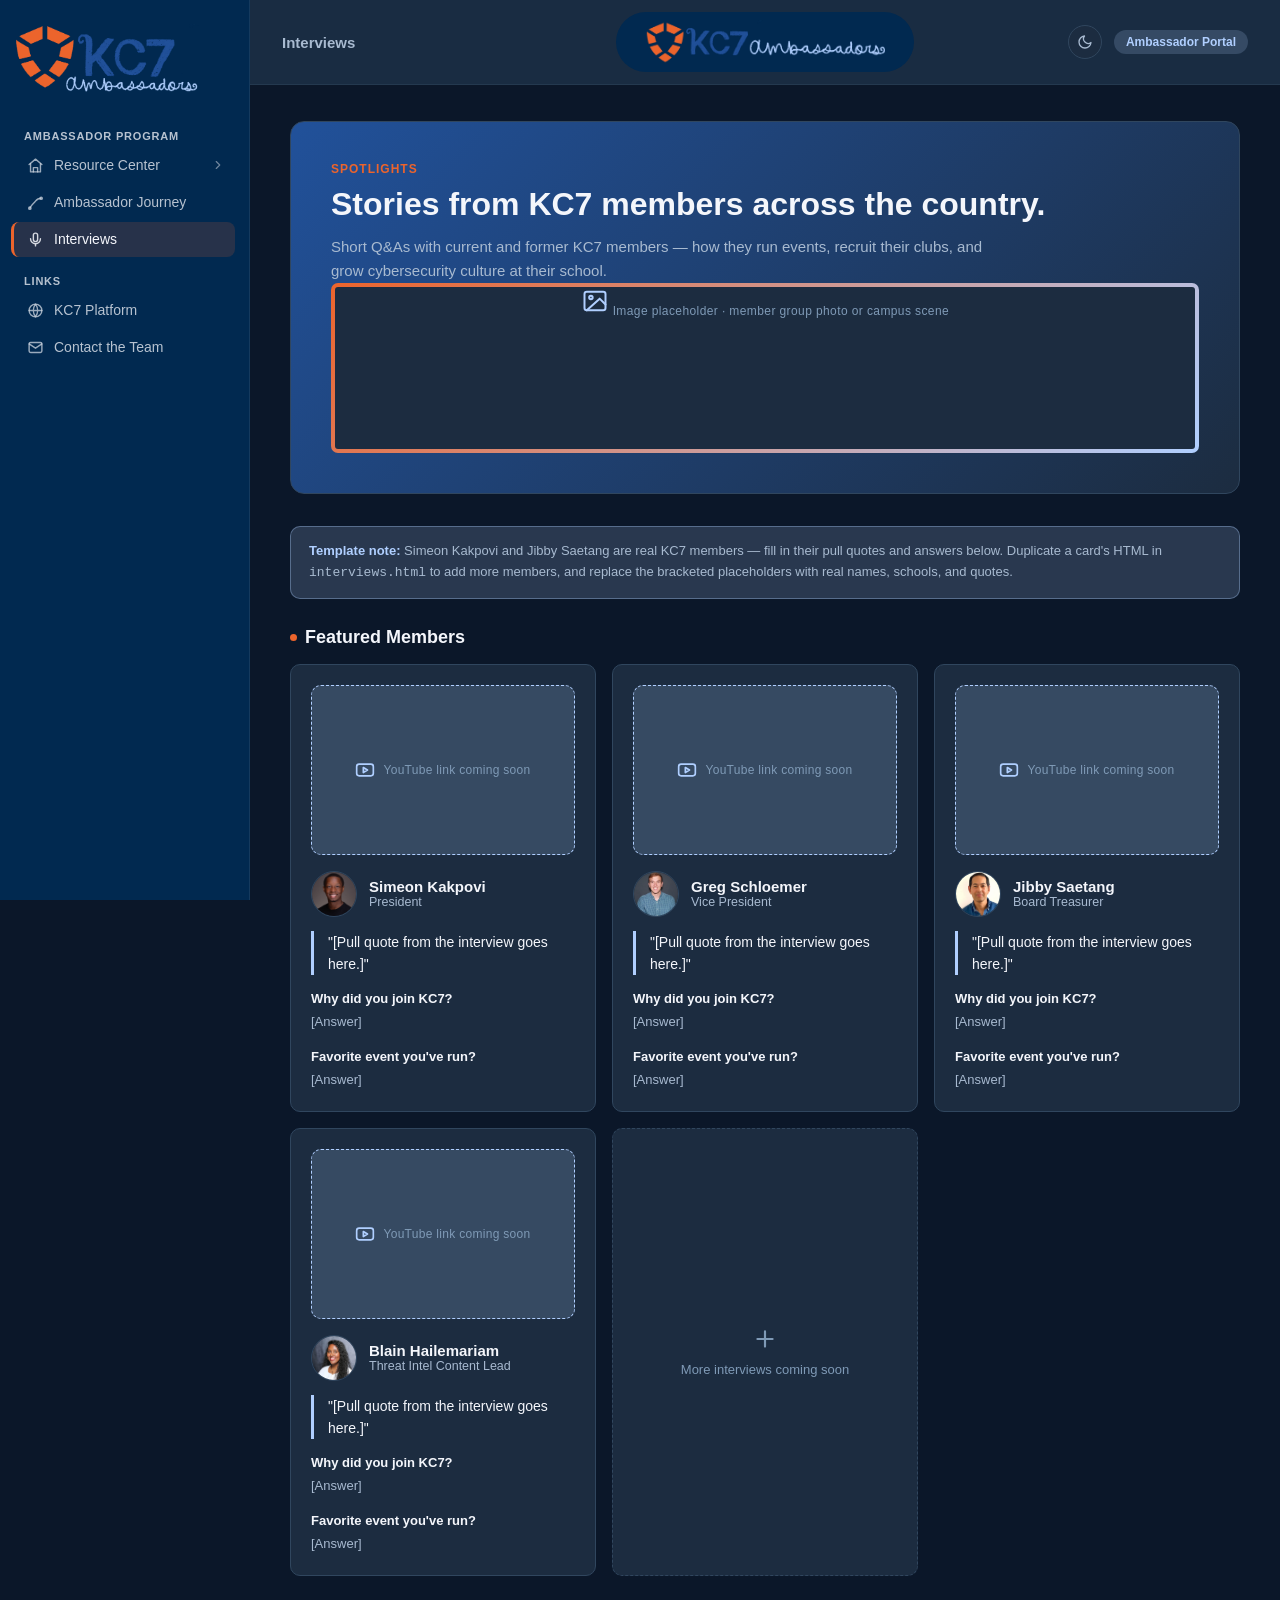
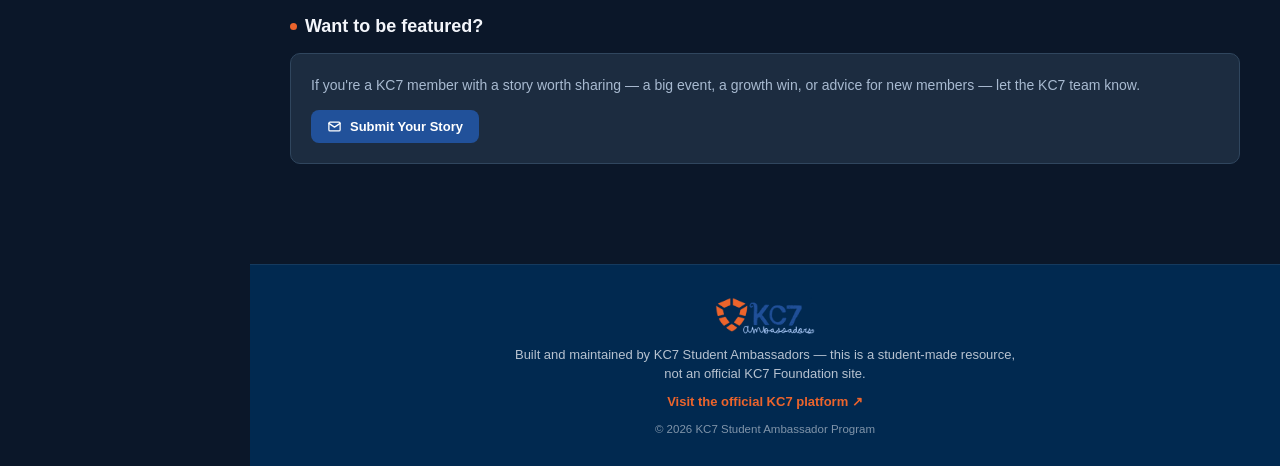
==== commit 49d54ef4: "update waiting on links" ====
--- a/interviews.html
+++ b/interviews.html
@@ -23,10 +23,20 @@
     </div>
 
     <div class="nav-label">Ambassador Program</div>
-    <a class="nav-item" href="index.html">
-      <svg viewBox="0 0 24 24" fill="none" stroke="currentColor" stroke-width="2" stroke-linecap="round" stroke-linejoin="round"><path d="M3 10.5 12 3l9 7.5"/><path d="M5 9.5V21h14V9.5"/><path d="M9 21v-6h6v6"/></svg>
-      Resource Center
-    </a>
+    <div class="nav-item-wrap">
+      <a class="nav-item" href="index.html">
+        <svg viewBox="0 0 24 24" fill="none" stroke="currentColor" stroke-width="2" stroke-linecap="round" stroke-linejoin="round"><path d="M3 10.5 12 3l9 7.5"/><path d="M5 9.5V21h14V9.5"/><path d="M9 21v-6h6v6"/></svg>
+        Resource Center
+        <svg class="nav-chevron" viewBox="0 0 24 24" fill="none" stroke="currentColor" stroke-width="2" stroke-linecap="round" stroke-linejoin="round"><path d="m9 6 6 6-6 6"/></svg>
+      </a>
+      <div class="nav-submenu">
+        <div class="nav-submenu-label">Toolkit &amp; Assets</div>
+        <a href="toolkit-handbook.html">Ambassador Handbook</a>
+        <a href="toolkit-slide-deck.html">Event Slide Deck</a>
+        <a href="toolkit-social-kit.html">Social Media Kit</a>
+        <a href="toolkit-planning-guide.html">Event Planning Guide</a>
+      </div>
+    </div>
     <a class="nav-item" href="journey.html">
       <svg viewBox="0 0 24 24" fill="none" stroke="currentColor" stroke-width="2" stroke-linecap="round" stroke-linejoin="round"><path d="M4 20c3-6 5-6 8-10s5-4 8-4"/><circle cx="4" cy="20" r="1.6"/><circle cx="20" cy="6" r="1.6"/></svg>
       Ambassador Journey
@@ -84,6 +94,15 @@
         <div class="grid grid-3">
 
           <div class="card profile-card">
+            <!--
+              PASTE SIMEON'S YOUTUBE VIDEO HERE
+              1. On the video's YouTube page: Share -> Embed -> copy the URL inside src="...".
+              2. Delete the <div class="video-placeholder">...</div> block below.
+              3. Paste this in its place (swap YOUR_VIDEO_ID for the real id):
+                 <div class="video-embed">
+                   <iframe src="https://www.youtube.com/embed/YOUR_VIDEO_ID" title="Simeon Kakpovi interview" allowfullscreen></iframe>
+                 </div>
+            -->
             <div class="video-placeholder" role="img" aria-label="Placeholder for a YouTube interview link">
               <svg viewBox="0 0 24 24" fill="none" stroke="currentColor" stroke-width="2" stroke-linecap="round" stroke-linejoin="round"><rect x="2" y="5" width="20" height="14" rx="3"/><path d="m10 9 5 3-5 3z"/></svg>
               <span>YouTube link coming soon</span>
@@ -107,6 +126,15 @@
           </div>
 
           <div class="card profile-card">
+            <!--
+              PASTE GREG'S YOUTUBE VIDEO HERE
+              1. On the video's YouTube page: Share -> Embed -> copy the URL inside src="...".
+              2. Delete the <div class="video-placeholder">...</div> block below.
+              3. Paste this in its place (swap YOUR_VIDEO_ID for the real id):
+                 <div class="video-embed">
+                   <iframe src="https://www.youtube.com/embed/YOUR_VIDEO_ID" title="Greg Schloemer interview" allowfullscreen></iframe>
+                 </div>
+            -->
             <div class="video-placeholder" role="img" aria-label="Placeholder for a YouTube interview link">
               <svg viewBox="0 0 24 24" fill="none" stroke="currentColor" stroke-width="2" stroke-linecap="round" stroke-linejoin="round"><rect x="2" y="5" width="20" height="14" rx="3"/><path d="m10 9 5 3-5 3z"/></svg>
               <span>YouTube link coming soon</span>
@@ -130,6 +158,15 @@
           </div>
 
           <div class="card profile-card">
+            <!--
+              PASTE JIBBY'S YOUTUBE VIDEO HERE
+              1. On the video's YouTube page: Share -> Embed -> copy the URL inside src="...".
+              2. Delete the <div class="video-placeholder">...</div> block below.
+              3. Paste this in its place (swap YOUR_VIDEO_ID for the real id):
+                 <div class="video-embed">
+                   <iframe src="https://www.youtube.com/embed/YOUR_VIDEO_ID" title="Jibby Saetang interview" allowfullscreen></iframe>
+                 </div>
+            -->
             <div class="video-placeholder" role="img" aria-label="Placeholder for a YouTube interview link">
               <svg viewBox="0 0 24 24" fill="none" stroke="currentColor" stroke-width="2" stroke-linecap="round" stroke-linejoin="round"><rect x="2" y="5" width="20" height="14" rx="3"/><path d="m10 9 5 3-5 3z"/></svg>
               <span>YouTube link coming soon</span>
@@ -153,6 +190,15 @@
           </div>
 
           <div class="card profile-card">
+            <!--
+              PASTE BLAIN'S YOUTUBE VIDEO HERE
+              1. On the video's YouTube page: Share -> Embed -> copy the URL inside src="...".
+              2. Delete the <div class="video-placeholder">...</div> block below.
+              3. Paste this in its place (swap YOUR_VIDEO_ID for the real id):
+                 <div class="video-embed">
+                   <iframe src="https://www.youtube.com/embed/YOUR_VIDEO_ID" title="Blain Hailemariam interview" allowfullscreen></iframe>
+                 </div>
+            -->
             <div class="video-placeholder" role="img" aria-label="Placeholder for a YouTube interview link">
               <svg viewBox="0 0 24 24" fill="none" stroke="currentColor" stroke-width="2" stroke-linecap="round" stroke-linejoin="round"><rect x="2" y="5" width="20" height="14" rx="3"/><path d="m10 9 5 3-5 3z"/></svg>
               <span>YouTube link coming soon</span>
--- a/styles.css
+++ b/styles.css
@@ -20,6 +20,7 @@
   --sidebar-text-strong: #f4f6fb;
   --sidebar-hover-bg: rgba(255, 255, 255, 0.08);
   --sidebar-border: rgba(255, 255, 255, 0.08);
+  --sidebar-card: #073a66;
 }
 
 :root[data-theme="light"] {
@@ -228,6 +229,59 @@
   padding-left: 13px;
 }
 
+.nav-item-wrap {
+  position: relative;
+}
+
+.nav-item-wrap .nav-chevron {
+  width: 14px;
+  height: 14px;
+  margin-left: auto;
+  opacity: 0.6;
+  flex-shrink: 0;
+  transition: transform 0.15s ease;
+}
+
+.nav-item-wrap:hover .nav-chevron {
+  transform: rotate(90deg);
+}
+
+.nav-submenu {
+  display: none;
+  margin: 2px 0 4px 32px;
+  padding-left: 12px;
+  border-left: 1px solid var(--sidebar-border);
+}
+
+.nav-item-wrap:hover .nav-submenu,
+.nav-item-wrap:focus-within .nav-submenu {
+  display: block;
+}
+
+.nav-submenu a {
+  display: block;
+  padding: 7px 10px;
+  border-radius: 6px;
+  font-size: 13px;
+  font-weight: 500;
+  color: var(--sidebar-text);
+}
+
+.nav-submenu a:hover {
+  background: var(--sidebar-hover-bg);
+  color: var(--sidebar-text-strong);
+}
+
+.nav-submenu .nav-submenu-label {
+  font-size: 10.5px;
+  font-weight: 700;
+  letter-spacing: 0.6px;
+  text-transform: uppercase;
+  color: var(--sidebar-text);
+  opacity: 0.6;
+  padding: 6px 10px 2px;
+}
+
 /* ---------- Topbar ---------- */
 .main {
   flex: 1;
@@ -710,6 +764,26 @@
   flex-shrink: 0;
 }
 
+/* Swap a .video-placeholder for this once a real YouTube link is ready — see the
+   HTML comment above each profile card's video-placeholder for the exact markup. */
+.video-embed {
+  position: relative;
+  width: 100%;
+  padding-top: 56.25%; /* 16:9 */
+  border-radius: var(--radius);
+  overflow: hidden;
+  margin-bottom: 2px;
+  background: var(--bg-card-hover);
+}
+
+.video-embed iframe {
+  position: absolute;
+  inset: 0;
+  width: 100%;
+  height: 100%;
+  border: 0;
+}
+
 .avatar {
   width: 46px;
   height: 46px;
@@ -855,4 +929,18 @@
   .topbar-right {
     justify-self: center;
   }
-}
+
+  .nav-submenu {
+    display: block;
+    position: static;
+    box-shadow: none;
+    border: none;
+    background: transparent;
+    margin: 0 0 4px 20px;
+    padding: 0;
+  }
+
+  .nav-item-wrap .nav-chevron {
+    display: none;
+  }
+}
